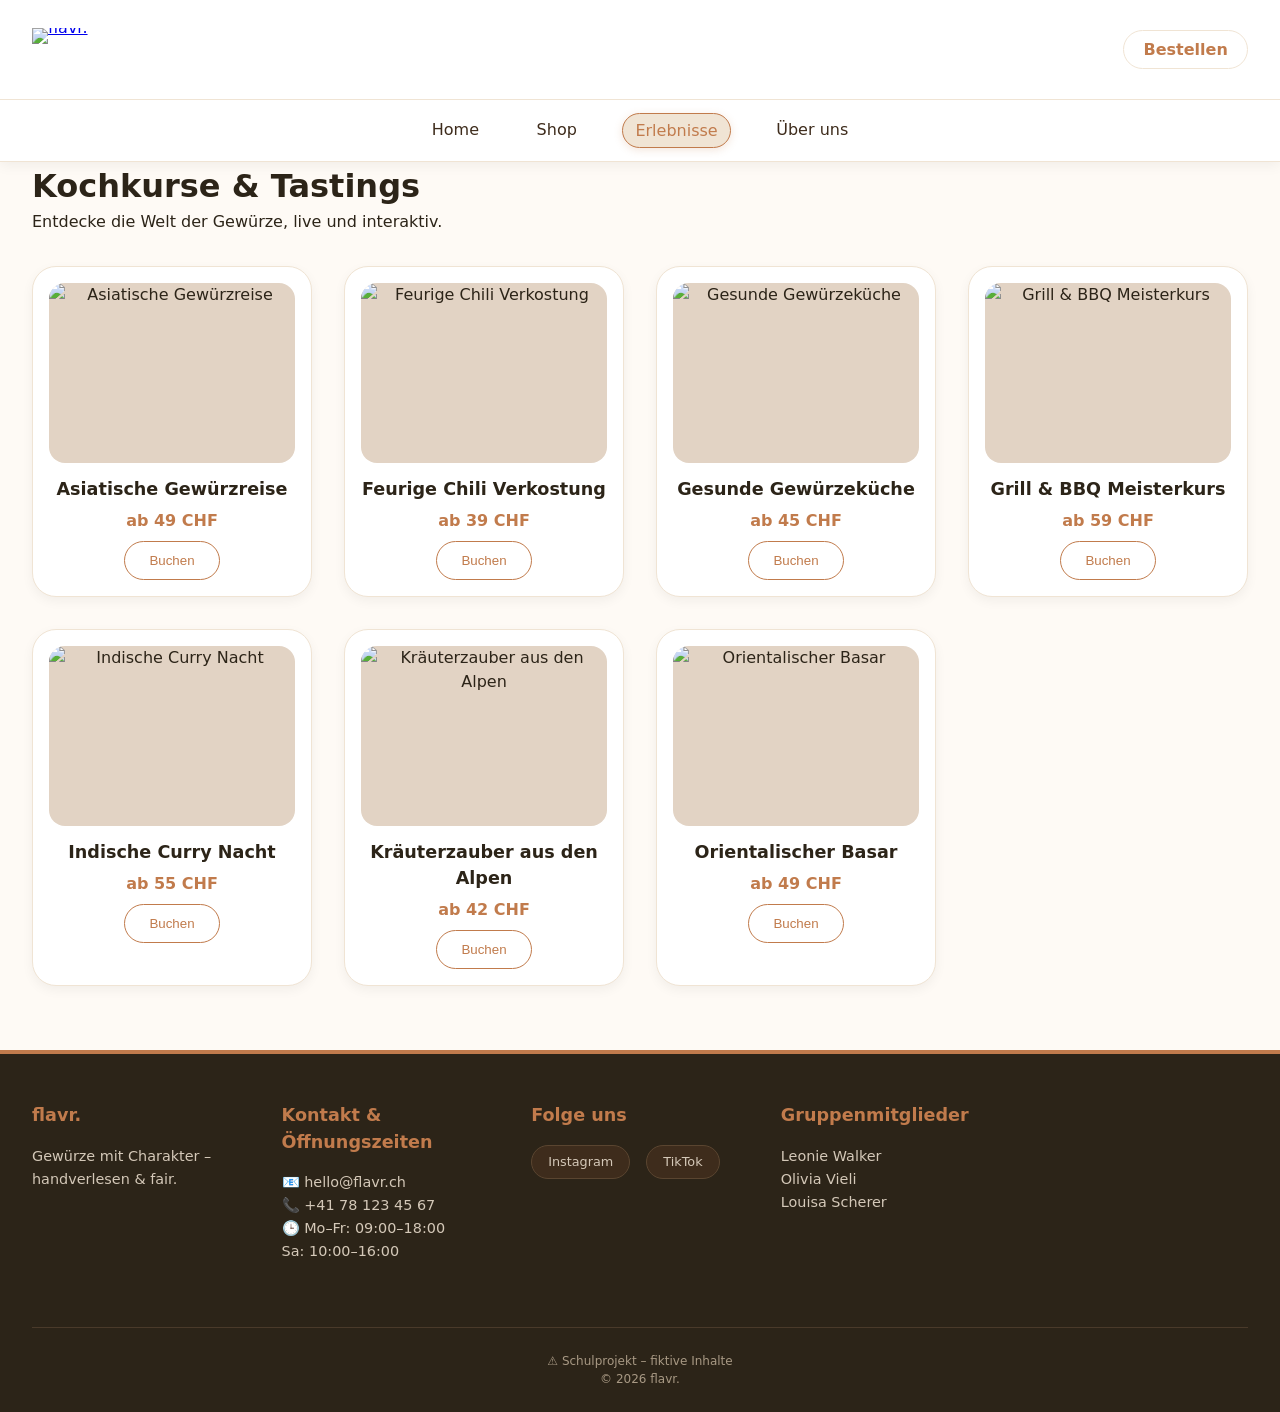
==== erlebnisse.html @ 65c72558 "Add files via upload Entwurf Webseite" ====
<!doctype html>
<html lang="de">
  <head>
    <meta charset="UTF-8" />
    <meta name="viewport" content="width=device-width, initial-scale=1.0" />
    <title>flavr. – Erlebnisse</title>
    <link rel="stylesheet" href="style.css" />
  </head>
  <body>
    <header>
      <div class="top-bar">
        <div class="logo">
          <a href="index.html"
            ><img src="images/flavr-logo.png" alt="flavr." class="logo-img"
          /></a>
        </div>
        <a href="shop.html" class="bestellen-link">Bestellen</a>
        <div class="hamburger"><span></span><span></span><span></span></div>
      </div>
      <div class="nav-links">
        <a href="index.html">Home</a>
        <a href="shop.html">Shop</a>
        <a href="erlebnisse.html">Erlebnisse</a>
        <a href="ueber-uns.html">Über uns</a>
      </div>
    </header>

    <main class="container">
      <h1>Kochkurse & Tastings</h1>
      <p>Entdecke die Welt der Gewürze, live und interaktiv.</p>
      <div class="event-grid">
        <div class="event-card">
          <div class="event-image">
            <img
              src="images/asiatische_Gewürzreise.jpg"
              alt="Asiatische Gewürzreise"
            />
          </div>
          <div class="event-title">Asiatische Gewürzreise</div>
          <div class="product-price">ab 49 CHF</div>
          <button class="btn btn-outline">Buchen</button>
        </div>
        <div class="event-card">
          <div class="event-image">
            <img
              src="images/feurige_Chili_Verkostung.jpg"
              alt="Feurige Chili Verkostung"
            />
          </div>
          <div class="event-title">Feurige Chili Verkostung</div>
          <div class="product-price">ab 39 CHF</div>
          <button class="btn btn-outline">Buchen</button>
        </div>
        <div class="event-card">
          <div class="event-image">
            <img
              src="images/gesunde_Gewürzeküche.jpg"
              alt="Gesunde Gewürzeküche"
            />
          </div>
          <div class="event-title">Gesunde Gewürzeküche</div>
          <div class="product-price">ab 45 CHF</div>
          <button class="btn btn-outline">Buchen</button>
        </div>
        <div class="event-card">
          <div class="event-image">
            <img
              src="images/grill_und_BBQ_Meisterkurs.jpg"
              alt="Grill & BBQ Meisterkurs"
            />
          </div>
          <div class="event-title">Grill & BBQ Meisterkurs</div>
          <div class="product-price">ab 59 CHF</div>
          <button class="btn btn-outline">Buchen</button>
        </div>
        <div class="event-card">
          <div class="event-image">
            <img
              src="images/indische_Curry_Nacht.jpg"
              alt="Indische Curry Nacht"
            />
          </div>
          <div class="event-title">Indische Curry Nacht</div>
          <div class="product-price">ab 55 CHF</div>
          <button class="btn btn-outline">Buchen</button>
        </div>
        <div class="event-card">
          <div class="event-image">
            <img
              src="images/kräuterzauber_aus_den_Alpen.jpg"
              alt="Kräuterzauber aus den Alpen"
            />
          </div>
          <div class="event-title">Kräuterzauber aus den Alpen</div>
          <div class="product-price">ab 42 CHF</div>
          <button class="btn btn-outline">Buchen</button>
        </div>
        <div class="event-card">
          <div class="event-image">
            <img
              src="images/orientalischer_Basar.jpg"
              alt="Orientalischer Basar"
            />
          </div>
          <div class="event-title">Orientalischer Basar</div>
          <div class="product-price">ab 49 CHF</div>
          <button class="btn btn-outline">Buchen</button>
        </div>
      </div>
    </main>

    <footer>
      <div class="footer-container">
        <div class="footer-column">
          <h4>flavr.</h4>
          <p>Gewürze mit Charakter – handverlesen & fair.</p>
        </div>
        <div class="footer-column">
          <h4>Kontakt & Öffnungszeiten</h4>
          <p>
            📧 hello@flavr.ch<br />📞 +41 78 123 45 67<br />🕒 Mo–Fr:
            09:00–18:00<br />Sa: 10:00–16:00
          </p>
        </div>
        <div class="footer-column">
          <h4>Folge uns</h4>
          <div class="social-icons">
            <a href="#">Instagram</a><a href="#">TikTok</a>
          </div>
        </div>
        <div class="footer-column">
          <h4>Gruppenmitglieder</h4>
          <ul>
            <li>Leonie Walker</li>
            <li>Olivia Vieli</li>
            <li>Louisa Scherer</li>
          </ul>
        </div>
        <div class="disclaimer">
          <p>⚠️ Schulprojekt – fiktive Inhalte</p>
          <p>&copy; 2026 flavr.</p>
        </div>
      </div>
    </footer>
    <script src="script.js"></script>
  </body>
</html>
---- style.css ----
/* ===== RESET & BASIS ===== */
* {
  margin: 0;
  padding: 0;
  box-sizing: border-box;
}

body {
  font-family:
    "Inter",
    system-ui,
    -apple-system,
    sans-serif;
  background: #fefaf5;
  color: #2c2418;
  line-height: 1.5;
}

/* Parallax-Hintergrund (scrollt mit) */
.parallax-bg {
  position: fixed;
  top: 0;
  left: 0;
  width: 100%;
  height: 100%;
  z-index: -2;
  background: linear-gradient(135deg, #fdf4e8 0%, #f0e4d4 100%);
  transition: background-position 0.05s linear;
  will-change: background-position;
  pointer-events: none;
}

.parallax-bg::after {
  content: "";
  position: absolute;
  top: 0;
  left: 0;
  width: 100%;
  height: 200%;
  background: radial-gradient(
    circle at 20% 40%,
    rgba(193, 123, 76, 0.08) 0%,
    transparent 60%
  );
  transition: transform 0.1s ease-out;
}

.container {
  max-width: 1280px;
  margin: 0 auto;
  padding: 0 2rem;
  position: relative;
  z-index: 1;
}

/* ===== HEADER ===== */
header {
  background: rgba(255, 255, 255, 0.95);
  backdrop-filter: blur(4px);
  box-shadow: 0 4px 12px rgba(0, 0, 0, 0.05);
  position: sticky;
  top: 0;
  z-index: 1000;
}

.top-bar {
  display: flex;
  justify-content: space-between;
  align-items: center;
  padding: 1rem 2rem;
  border-bottom: 1px solid #f0e4d4;
  flex-wrap: wrap;
  gap: 1rem;
}

.logo a {
  display: inline-block;
  line-height: 0;
}

.logo-img {
  height: clamp(30px, 6vw, 55px);
  width: auto;
  display: block;
}

.bestellen-link {
  font-weight: 600;
  text-decoration: none;
  color: #c17b4c;
  border: 1px solid #f0e4d4;
  padding: 0.4rem 1.2rem;
  border-radius: 40px;
  background: white;
  transition: all 0.3s ease;
}

.bestellen-link:hover {
  background: #c17b4c;
  color: white;
  border-color: #c17b4c;
  transform: scale(1.02);
  box-shadow: 0 4px 8px rgba(193, 123, 76, 0.3);
}

/* Navigation Desktop */
.nav-links {
  display: flex;
  justify-content: center;
  gap: 2rem;
  padding: 0.8rem 2rem;
  background: white;
  border-bottom: 1px solid #f0e4d4;
  flex-wrap: wrap;
}

.nav-links a {
  text-decoration: none;
  color: #3e2c1c;
  font-weight: 500;
  padding: 0.3rem 0.8rem;
  border-radius: 30px;
  transition: all 0.3s ease;
}

.nav-links a:hover {
  color: #c17b4c;
  background: #fdf6f0;
  transform: translateY(-2px);
}

.nav-links a.active {
  color: #c17b4c;
  background: #f0e4d4;
  box-shadow: 0 2px 8px rgba(193, 123, 76, 0.2);
  border: 1px solid #c17b4c;
}

/* Hamburger (Mobile) */
.hamburger {
  display: none;
  flex-direction: column;
  cursor: pointer;
  gap: 5px;
  padding: 0.5rem;
}

.hamburger span {
  width: 28px;
  height: 3px;
  background: #3e2c1c;
  border-radius: 4px;
  transition: all 0.3s ease;
}

.hamburger.active span:nth-child(1) {
  transform: rotate(45deg) translate(5px, 5px);
}
.hamburger.active span:nth-child(2) {
  opacity: 0;
}
.hamburger.active span:nth-child(3) {
  transform: rotate(-45deg) translate(6px, -6px);
}

/* ===== FOOTER ===== */
footer {
  background: #2c2418;
  color: #f0e4d4;
  padding: 3rem 2rem 1.5rem;
  margin-top: 4rem;
  border-top: 4px solid #c17b4c;
}

.footer-container {
  max-width: 1280px;
  margin: 0 auto;
  display: grid;
  grid-template-columns: repeat(auto-fit, minmax(200px, 1fr));
  gap: 2rem;
}

.footer-column h4 {
  color: #c17b4c;
  margin-bottom: 1rem;
  font-size: 1.1rem;
}

.footer-column p,
.footer-column li {
  font-size: 0.9rem;
  line-height: 1.6;
  color: #d4c8b8;
}

.footer-column ul {
  list-style: none;
  padding: 0;
}

.social-icons {
  display: flex;
  gap: 1rem;
  margin-top: 0.5rem;
}

.social-icons a {
  display: inline-block;
  background: #3e2c1c;
  padding: 0.4rem 1rem;
  border-radius: 40px;
  font-size: 0.8rem;
  border: 1px solid #5a4530;
  transition: all 0.3s;
  text-decoration: none;
  color: #d4c8b8;
}

.social-icons a:hover {
  background: #c17b4c;
  border-color: #c17b4c;
  color: white;
  transform: translateY(-3px);
}

.disclaimer {
  grid-column: 1 / -1;
  margin-top: 2rem;
  padding-top: 1.5rem;
  border-top: 1px solid #4a3a2a;
  font-size: 0.75rem;
  text-align: center;
  color: #a89984;
}

/* ===== BUTTONS ===== */
.btn {
  display: inline-block;
  background: #c17b4c;
  color: white;
  padding: 0.7rem 1.5rem;
  border-radius: 40px;
  text-decoration: none;
  font-weight: 500;
  border: none;
  cursor: pointer;
  transition: all 0.3s ease;
  box-shadow: 0 4px 8px rgba(193, 123, 76, 0.2);
}

.btn:hover {
  background: #a55d32;
  transform: translateY(-3px);
  box-shadow: 0 8px 20px rgba(193, 123, 76, 0.3);
}

.btn-outline {
  background: transparent;
  border: 1px solid #c17b4c;
  color: #c17b4c;
  box-shadow: none;
}

.btn-outline:hover {
  background: #c17b4c;
  color: white;
}

/* ===== SECTIONS ===== */
section {
  padding: 4rem 0;
  border-bottom: 1px solid #f0e4d4;
}

/* Hero mit Text-Animation */
.hero {
  background: linear-gradient(135deg, #fff6ed 0%, #f0e4d4 100%);
  border-radius: 2rem;
  padding: 2rem;
  display: flex;
  flex-wrap: wrap;
  gap: 2rem;
  align-items: center;
  margin-top: 1.5rem;
  box-shadow: 0 12px 30px rgba(0, 0, 0, 0.08);
  border: 1px solid #e0cfc0;
}

.hero-content {
  flex: 1;
}

.hero h1 {
  animation: fadeInUp 0.8s ease-out;
  font-size: 2.5rem;
}

.hero p {
  animation: fadeInUp 0.8s ease-out 0.2s both;
}

.hero-image {
  flex: 0.8;
  background: #e2d3c4;
  border-radius: 2rem;
  height: 200px;
  display: flex;
  align-items: center;
  justify-content: center;
  font-size: 2.5rem;
  border: 1px solid #d0bfae;
  box-shadow: inset 0 4px 12px rgba(0, 0, 0, 0.05);
}

@keyframes fadeInUp {
  from {
    opacity: 0;
    transform: translateY(30px);
  }
  to {
    opacity: 1;
    transform: translateY(0);
  }
}

/* Promo-Teaser mit Pulsanimation */
.promo-teaser {
  background: linear-gradient(135deg, #f0e4d4, #e2d3c4);
  padding: 1.5rem;
  border-radius: 2rem;
  text-align: center;
  margin: 2rem 0;
  border: 2px solid #c17b4c;
  animation: pulseGlow 2s infinite;
  box-shadow: 0 8px 20px rgba(0, 0, 0, 0.1);
}

@keyframes pulseGlow {
  0% {
    box-shadow: 0 0 0 0 rgba(193, 123, 76, 0.4);
  }
  70% {
    box-shadow: 0 0 0 15px rgba(193, 123, 76, 0);
  }
  100% {
    box-shadow: 0 0 0 0 rgba(193, 123, 76, 0);
  }
}

.flavor-section {
  background: #faf0e6;
  border-radius: 2rem;
  padding: 2rem;
  text-align: center;
  margin-bottom: 1rem;
}

/* ===== IMAGE SLIDER ===== */
.slider-container {
  position: relative;
  max-width: 800px;
  margin: 2rem auto;
  overflow: hidden;
  border-radius: 2rem;
  box-shadow: 0 12px 25px rgba(0, 0, 0, 0.1);
  background: #f0e4d4;
}

.slider-track {
  display: flex;
  transition: transform 0.5s ease-in-out;
}

.slider-slide {
  min-width: 100%;
  flex-shrink: 0;
  position: relative;
}

.slider-slide img {
  width: 100%;
  height: 400px;
  object-fit: cover;
  display: block;
}

.slide-caption {
  position: absolute;
  bottom: 20px;
  left: 0;
  right: 0;
  background: rgba(0, 0, 0, 0.6);
  color: white;
  text-align: center;
  padding: 0.5rem;
  font-weight: 600;
  backdrop-filter: blur(4px);
}

.slider-btn {
  position: absolute;
  top: 50%;
  transform: translateY(-50%);
  background: rgba(0, 0, 0, 0.5);
  color: white;
  border: none;
  font-size: 2rem;
  cursor: pointer;
  padding: 0.5rem 1rem;
  border-radius: 50%;
  transition: all 0.3s ease;
  z-index: 10;
}

.slider-btn:hover {
  background: #c17b4c;
  transform: translateY(-50%) scale(1.05);
}

.prev {
  left: 10px;
}

.next {
  right: 10px;
}

.slider-dots {
  display: flex;
  justify-content: center;
  gap: 0.8rem;
  margin-top: 1rem;
}

.dot {
  width: 12px;
  height: 12px;
  background: #d4c4b4;
  border-radius: 50%;
  cursor: pointer;
  transition: all 0.3s;
}

.dot.active {
  background: #c17b4c;
  transform: scale(1.2);
}

/* ===== PRODUKTGRID (Shop) ===== */
.product-grid,
.event-grid {
  display: grid;
  grid-template-columns: repeat(auto-fill, minmax(260px, 1fr));
  gap: 2rem;
  margin: 2rem 0;
}

.product-card,
.event-card {
  background: white;
  border-radius: 1.5rem;
  border: 1px solid #f0e4d4;
  padding: 1rem;
  text-align: center;
  transition: all 0.3s ease;
  box-shadow: 0 4px 12px rgba(0, 0, 0, 0.05);
}

.product-card:hover,
.event-card:hover {
  transform: translateY(-8px);
  box-shadow: 0 20px 30px rgba(0, 0, 0, 0.12);
  border-color: #c17b4c;
}

.product-image,
.event-image {
  background: #e2d3c4;
  height: 180px;
  border-radius: 1rem;
  display: flex;
  align-items: center;
  justify-content: center;
  overflow: hidden;
}

.product-image img,
.event-image img {
  width: 100%;
  height: 100%;
  object-fit: cover;
  transition: transform 0.4s ease;
}

.product-card:hover .product-image img,
.event-card:hover .event-image img {
  transform: scale(1.05);
}

.product-title,
.event-title {
  font-weight: 700;
  margin: 0.8rem 0 0.4rem;
  font-size: 1.1rem;
}

.product-price {
  color: #c17b4c;
  font-weight: 600;
  margin-bottom: 0.5rem;
}

/* ===== GLÜCKSRAD ===== */
.wheel-form-grid {
  display: flex;
  flex-wrap: wrap;
  gap: 2rem;
  margin-top: 2rem;
}

.wheel-card,
.form-card {
  flex: 1;
  background: white;
  border-radius: 2rem;
  padding: 1.5rem;
  border: 1px solid #f0e4d4;
  text-align: center;
  box-shadow: 0 8px 20px rgba(0, 0, 0, 0.05);
}

canvas {
  max-width: 100%;
  height: auto;
  display: block;
  margin: 0 auto;
  background: #fdf8f2;
  border-radius: 50%;
  box-shadow: 0 12px 25px rgba(0, 0, 0, 0.15);
  border: 3px solid #e0cfc0;
}

.spin-btn {
  margin-top: 1rem;
}

/* ===== FORMULAR ===== */
.form-group {
  margin-bottom: 1rem;
  text-align: left;
}

label {
  display: block;
  font-weight: 500;
  margin-bottom: 0.3rem;
}

input,
select {
  width: 100%;
  padding: 0.7rem;
  border-radius: 1rem;
  border: 1px solid #e0cfc0;
  background: #fffdfb;
  transition: all 0.3s;
}

input:focus,
select:focus {
  outline: none;
  border-color: #c17b4c;
  box-shadow: 0 0 0 3px rgba(193, 123, 76, 0.2);
}

.checkbox-group {
  display: flex;
  align-items: center;
  gap: 0.6rem;
}

.error-msg {
  color: #c33c2e;
  font-size: 0.75rem;
  margin-top: 0.2rem;
}

.success-msg {
  background: #e0f0e5;
  color: #2b6e3c;
  padding: 0.5rem;
  border-radius: 1rem;
  margin-top: 1rem;
}

/* ===== FEATURES (ÜBER UNS) ===== */
.features {
  display: flex;
  flex-wrap: wrap;
  gap: 2rem;
  margin: 2.5rem 0;
}

.feature {
  flex: 1;
  background: white;
  padding: 1.5rem;
  border-radius: 1.5rem;
  border: 1px solid #f0e4d4;
  transition: all 0.3s ease;
  text-align: center;
}

.feature:hover {
  transform: translateY(-6px);
  box-shadow: 0 15px 30px rgba(0, 0, 0, 0.1);
  border-color: #c17b4c;
}

/* ===== RESPONSIVE ===== */
@media (max-width: 700px) {
  .container {
    padding: 0 1rem;
  }
  .hero {
    flex-direction: column;
  }
  .wheel-form-grid {
    flex-direction: column;
  }
  .features {
    flex-direction: column;
  }
  .nav-links {
    display: none;
    flex-direction: column;
    width: 100%;
    gap: 0.8rem;
    padding: 1rem;
  }
  .nav-links.open {
    display: flex;
  }
  .hamburger {
    display: flex;
  }
  .slider-slide img {
    height: 250px;
  }
}
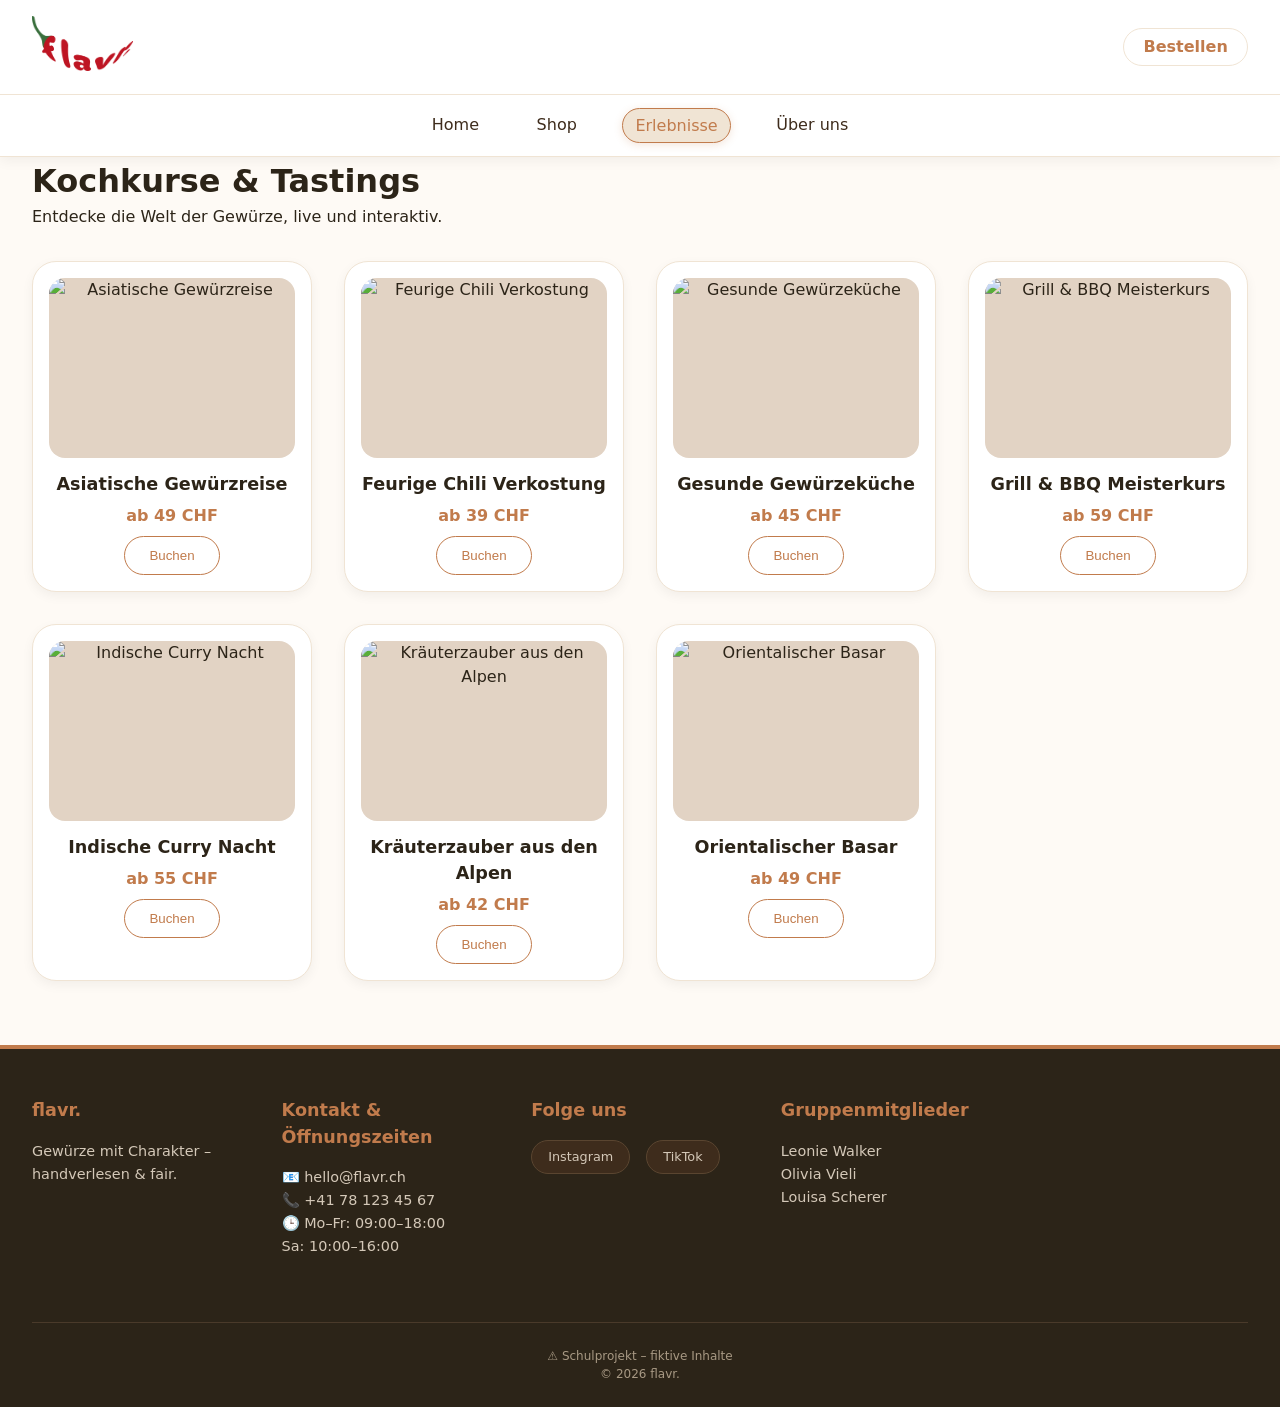
==== commit 085614ee: "Ersetzen aller Bilder durch WebP Versionen Alle Blider durch WebP Versionen ersetzt mit einer max. B" ====
--- a/erlebnisse.html
+++ b/erlebnisse.html
@@ -11,7 +11,7 @@
       <div class="top-bar">
         <div class="logo">
           <a href="index.html"
-            ><img src="images/flavr-logo.png" alt="flavr." class="logo-img"
+            ><img src="images/flavr-logo.webp" alt="flavr." class="logo-img"
           /></a>
         </div>
         <a href="shop.html" class="bestellen-link">Bestellen</a>
@@ -32,7 +32,7 @@
         <div class="event-card">
           <div class="event-image">
             <img
-              src="images/asiatische_Gewürzreise.jpg"
+              src="images/asiatische_Gewürzreise.webp"
               alt="Asiatische Gewürzreise"
             />
           </div>
@@ -43,7 +43,7 @@
         <div class="event-card">
           <div class="event-image">
             <img
-              src="images/feurige_Chili_Verkostung.jpg"
+              src="images/feurige_Chili_Verkostung.webp"
               alt="Feurige Chili Verkostung"
             />
           </div>
@@ -54,7 +54,7 @@
         <div class="event-card">
           <div class="event-image">
             <img
-              src="images/gesunde_Gewürzeküche.jpg"
+              src="images/gesunde_Gewürzeküche.webp"
               alt="Gesunde Gewürzeküche"
             />
           </div>
@@ -65,7 +65,7 @@
         <div class="event-card">
           <div class="event-image">
             <img
-              src="images/grill_und_BBQ_Meisterkurs.jpg"
+              src="images/grill_und_BBQ_Meisterkurs.webp"
               alt="Grill & BBQ Meisterkurs"
             />
           </div>
@@ -76,7 +76,7 @@
         <div class="event-card">
           <div class="event-image">
             <img
-              src="images/indische_Curry_Nacht.jpg"
+              src="images/indische_Curry_Nacht.webp"
               alt="Indische Curry Nacht"
             />
           </div>
@@ -87,7 +87,7 @@
         <div class="event-card">
           <div class="event-image">
             <img
-              src="images/kräuterzauber_aus_den_Alpen.jpg"
+              src="images/kräuterzauber_aus_den_Alpen.webp"
               alt="Kräuterzauber aus den Alpen"
             />
           </div>
@@ -98,7 +98,7 @@
         <div class="event-card">
           <div class="event-image">
             <img
-              src="images/orientalischer_Basar.jpg"
+              src="images/orientalischer_Basar.webp"
               alt="Orientalischer Basar"
             />
           </div>
--- a/style.css
+++ b/style.css
@@ -617,6 +617,135 @@
   border-color: #c17b4c;
 }
 
+/* ===== WARENKORB BUTTON & MODAL ===== */
+.cart-button {
+  background: #c17b4c;
+  color: white;
+  border: none;
+  padding: 0.4rem 1rem;
+  border-radius: 40px;
+  cursor: pointer;
+  font-weight: 600;
+  transition: all 0.3s ease;
+  font-family: inherit;
+}
+
+.cart-button:hover {
+  background: #a55d32;
+  transform: scale(1.02);
+}
+
+.cart-modal {
+  display: none;
+  position: fixed;
+  top: 0;
+  left: 0;
+  width: 100%;
+  height: 100%;
+  background: rgba(0, 0, 0, 0.6);
+  z-index: 2000;
+  justify-content: center;
+  align-items: center;
+}
+
+.cart-modal-content {
+  background: white;
+  max-width: 600px;
+  width: 90%;
+  border-radius: 2rem;
+  padding: 2rem;
+  position: relative;
+  max-height: 80vh;
+  overflow-y: auto;
+  box-shadow: 0 20px 40px rgba(0, 0, 0, 0.2);
+}
+
+.close-modal {
+  position: absolute;
+  top: 1rem;
+  right: 1.5rem;
+  font-size: 2rem;
+  cursor: pointer;
+  color: #999;
+}
+
+.close-modal:hover {
+  color: #c17b4c;
+}
+
+.cart-items-list {
+  margin: 1rem 0;
+}
+
+.cart-item {
+  display: flex;
+  align-items: center;
+  gap: 1rem;
+  padding: 0.8rem 0;
+  border-bottom: 1px solid #f0e4d4;
+}
+
+.cart-item img {
+  width: 60px;
+  height: 60px;
+  object-fit: cover;
+  border-radius: 0.8rem;
+}
+
+.cart-item-details {
+  flex: 2;
+}
+
+.cart-item-quantity {
+  display: flex;
+  align-items: center;
+  gap: 0.5rem;
+}
+
+.cart-item-quantity button {
+  background: #f0e4d4;
+  border: none;
+  width: 28px;
+  height: 28px;
+  border-radius: 50%;
+  cursor: pointer;
+  font-weight: bold;
+  transition: all 0.2s;
+}
+
+.cart-item-quantity button:hover {
+  background: #c17b4c;
+  color: white;
+}
+
+.cart-item-subtotal {
+  min-width: 80px;
+  text-align: right;
+  font-weight: 600;
+}
+
+.cart-item-remove {
+  background: none;
+  border: none;
+  font-size: 1.2rem;
+  cursor: pointer;
+  opacity: 0.6;
+  transition: opacity 0.2s;
+}
+
+.cart-item-remove:hover {
+  opacity: 1;
+}
+
+.cart-total {
+  text-align: right;
+  font-size: 1.3rem;
+  font-weight: bold;
+  margin-top: 1rem;
+  padding-top: 1rem;
+  border-top: 2px solid #c17b4c;
+}
+
 /* ===== RESPONSIVE ===== */
 @media (max-width: 700px) {
   .container {
